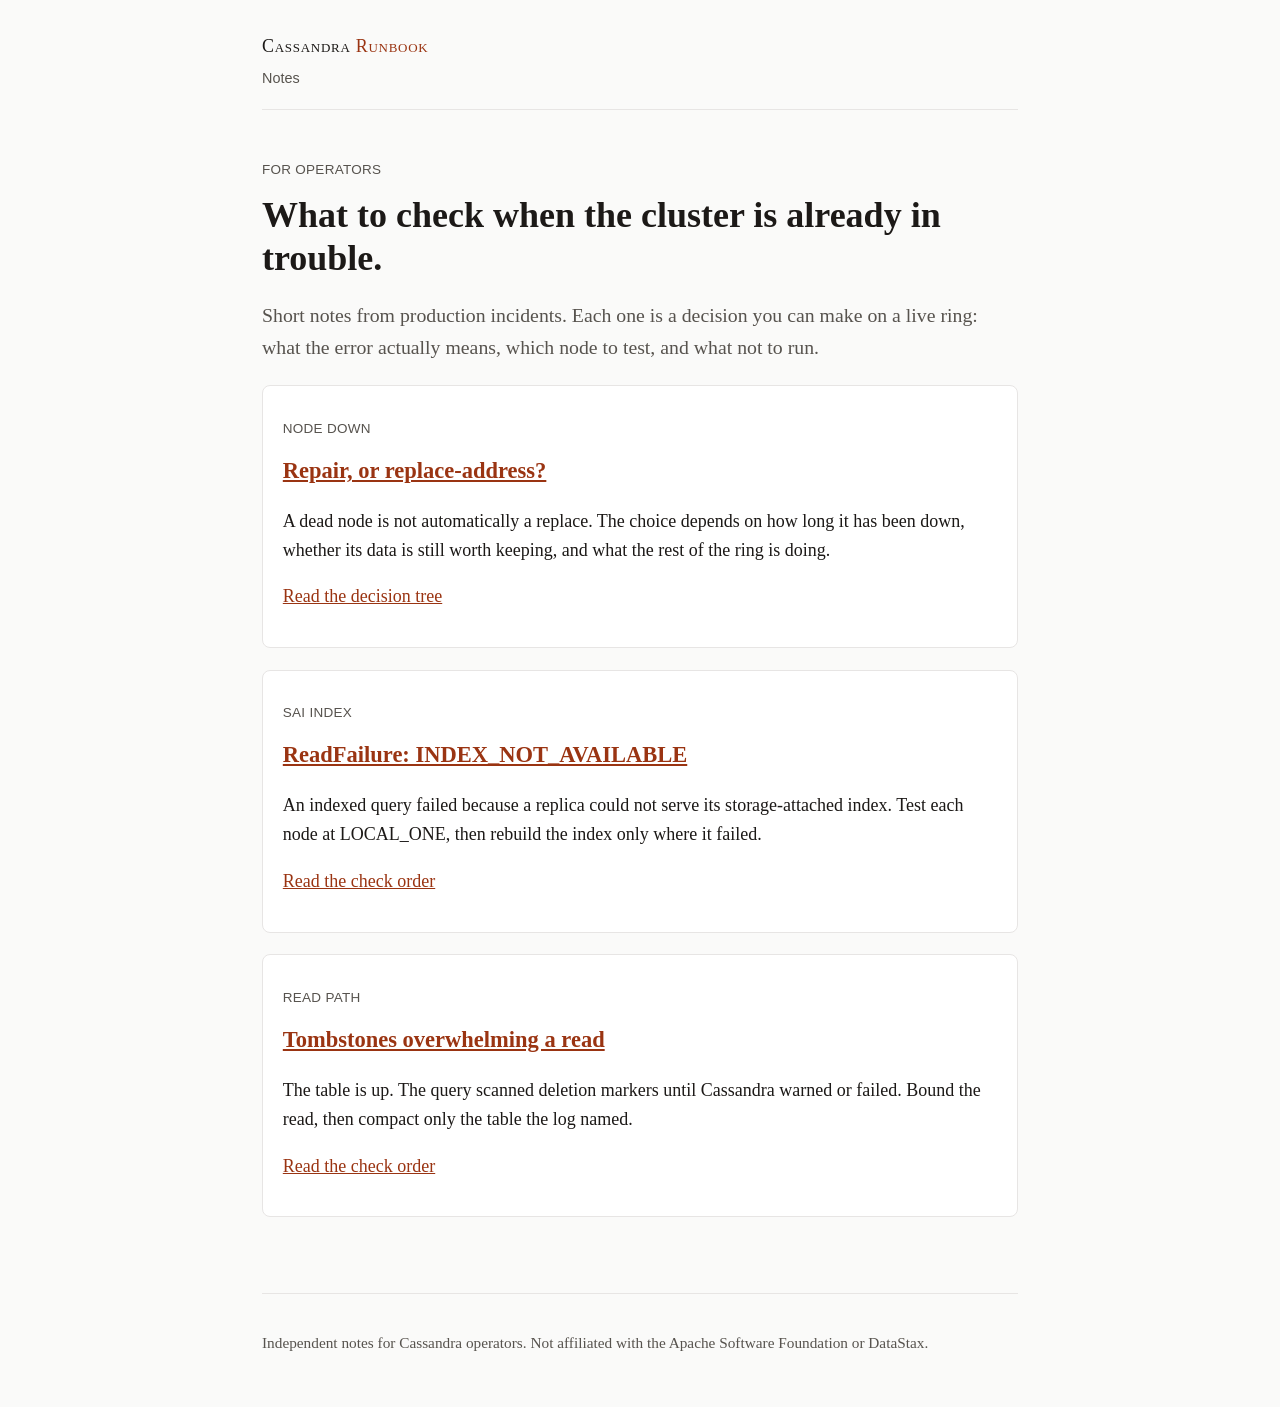
==== index.html @ ca9ac00a "Update index.html" ====
<!DOCTYPE html>
<html lang="en">
<head>
  <meta charset="utf-8">
  <meta name="viewport" content="width=device-width, initial-scale=1">
  <title>Cassandra Runbook</title>
  <meta name="description" content="Short operator notes for Apache Cassandra and DataStax Enterprise: what to check, and what not to do, when a cluster is already in trouble.">
  <link rel="stylesheet" href="style.css">
</head>
<body>
  <header>
    <a class="brand" href="index.html">Cassandra <span>Runbook</span></a>
    <nav>
      <a href="index.html">Notes</a>
    </nav>
  </header>
  <main>
    <p class="meta">FOR OPERATORS</p>
    <h1>What to check when the cluster is already in trouble.</h1>
    <p class="lede">Short notes from production incidents. Each one is a decision you can make on a live ring: what the error actually means, which node to test, and what not to run.</p>

    <article class="card">
      <p class="meta">NODE DOWN</p>
      <h2><a href="notes/repair-or-replace-address.html">Repair, or replace-address?</a></h2>
      <p>A dead node is not automatically a replace. The choice depends on how long it has been down, whether its data is still worth keeping, and what the rest of the ring is doing.</p>
      <p><a href="notes/repair-or-replace-address.html">Read the decision tree</a></p>
    </article>

    <article class="card">
      <p class="meta">SAI INDEX</p>
      <h2><a href="notes/index-not-available.html">ReadFailure: INDEX_NOT_AVAILABLE</a></h2>
      <p>An indexed query failed because a replica could not serve its storage-attached index. Test each node at LOCAL_ONE, then rebuild the index only where it failed.</p>
      <p><a href="notes/index-not-available.html">Read the check order</a></p>
    </article>
    <article class="card">
      <p class="meta">READ PATH</p>
      <h2><a href="notes/tombstones.html">Tombstones overwhelming a read</a></h2>
      <p>The table is up. The query scanned deletion markers until Cassandra warned or failed. Bound the read, then compact only the table the log named.</p>
      <p><a href="notes/tombstones.html">Read the check order</a></p>
    </article>
  </main>
  <footer>
    <p>Independent notes for Cassandra operators. Not affiliated with the Apache Software Foundation or DataStax.</p>
  </footer>
</body>
</html>
---- style.css ----
:root {
  --ink: #1c1917;
  --muted: #57534e;
  --line: #e7e5e4;
  --paper: #fafaf9;
  --card: #ffffff;
  --accent: #9a3412;
  --accent-soft: #ffedd5;
  --max: 42rem;
}
* { box-sizing: border-box; }
html { font-size: 18px; }
body {
  margin: 0;
  color: var(--ink);
  background: var(--paper);
  font-family: Georgia, "Iowan Old Style", "Palatino Linotype", serif;
  line-height: 1.6;
}
a { color: var(--accent); }
header, main, footer { width: min(var(--max), calc(100% - 2rem)); margin: 0 auto; }
header { padding: 1.75rem 0 1rem; border-bottom: 1px solid var(--line); }
.brand { font-variant: small-caps; letter-spacing: 0.04em; text-decoration: none; color: var(--ink); font-size: 1rem; }
.brand span { color: var(--accent); }
nav { margin-top: 0.4rem; font-family: "Segoe UI", sans-serif; font-size: 0.8rem; }
nav a { color: var(--muted); text-decoration: none; margin-right: 1rem; }
nav a:hover { color: var(--ink); }
main { padding: 2rem 0 3rem; }
h1 { font-size: 2rem; line-height: 1.2; margin: 0 0 0.6rem; }
h2 { font-size: 1.25rem; margin: 1.8rem 0 0.4rem; }
.lede { font-size: 1.1rem; color: var(--muted); }
.card {
  background: var(--card);
  border: 1px solid var(--line);
  border-radius: 8px;
  padding: 1rem 1.1rem;
  margin: 1.2rem 0;
}
.card h2 { margin-top: 0; }
.meta { font-family: "Segoe UI", sans-serif; font-size: 0.75rem; color: var(--muted); letter-spacing: 0.02em; }
ul { padding-left: 1.2rem; }
code, .pill {
  font-family: Consolas, "SFMono-Regular", ui-monospace, monospace;
  font-size: 0.85em;
}
.pill {
  display: inline-block;
  background: var(--accent-soft);
  color: var(--accent);
  border-radius: 999px;
  padding: 0.1rem 0.55rem;
  margin-right: 0.3rem;
}
footer { border-top: 1px solid var(--line); padding: 1.2rem 0 2rem; color: var(--muted); font-size: 0.85rem; }
form { display: flex; gap: 0.5rem; flex-wrap: wrap; margin-top: 0.6rem; }
input[type="email"] {
  font: inherit;
  font-size: 0.9rem;
  padding: 0.45rem 0.6rem;
  border: 1px solid var(--line);
  border-radius: 6px;
  min-width: 16rem;
  background: white;
}
button, .button {
  font-family: "Segoe UI", sans-serif;
  background: var(--ink);
  color: white;
  border: 0;
  border-radius: 6px;
  padding: 0.5rem 0.8rem;
  text-decoration: none;
  font-size: 0.85rem;
}
.note { font-size: 0.85rem; color: var(--muted); }
table { width: 100%; border-collapse: collapse; font-size: 0.95rem; margin: 1rem 0; }
th, td { text-align: left; vertical-align: top; border-bottom: 1px solid var(--line); padding: 0.45rem 0.4rem; }
th { font-family: "Segoe UI", sans-serif; font-size: 0.75rem; letter-spacing: 0.03em; color: var(--muted); }
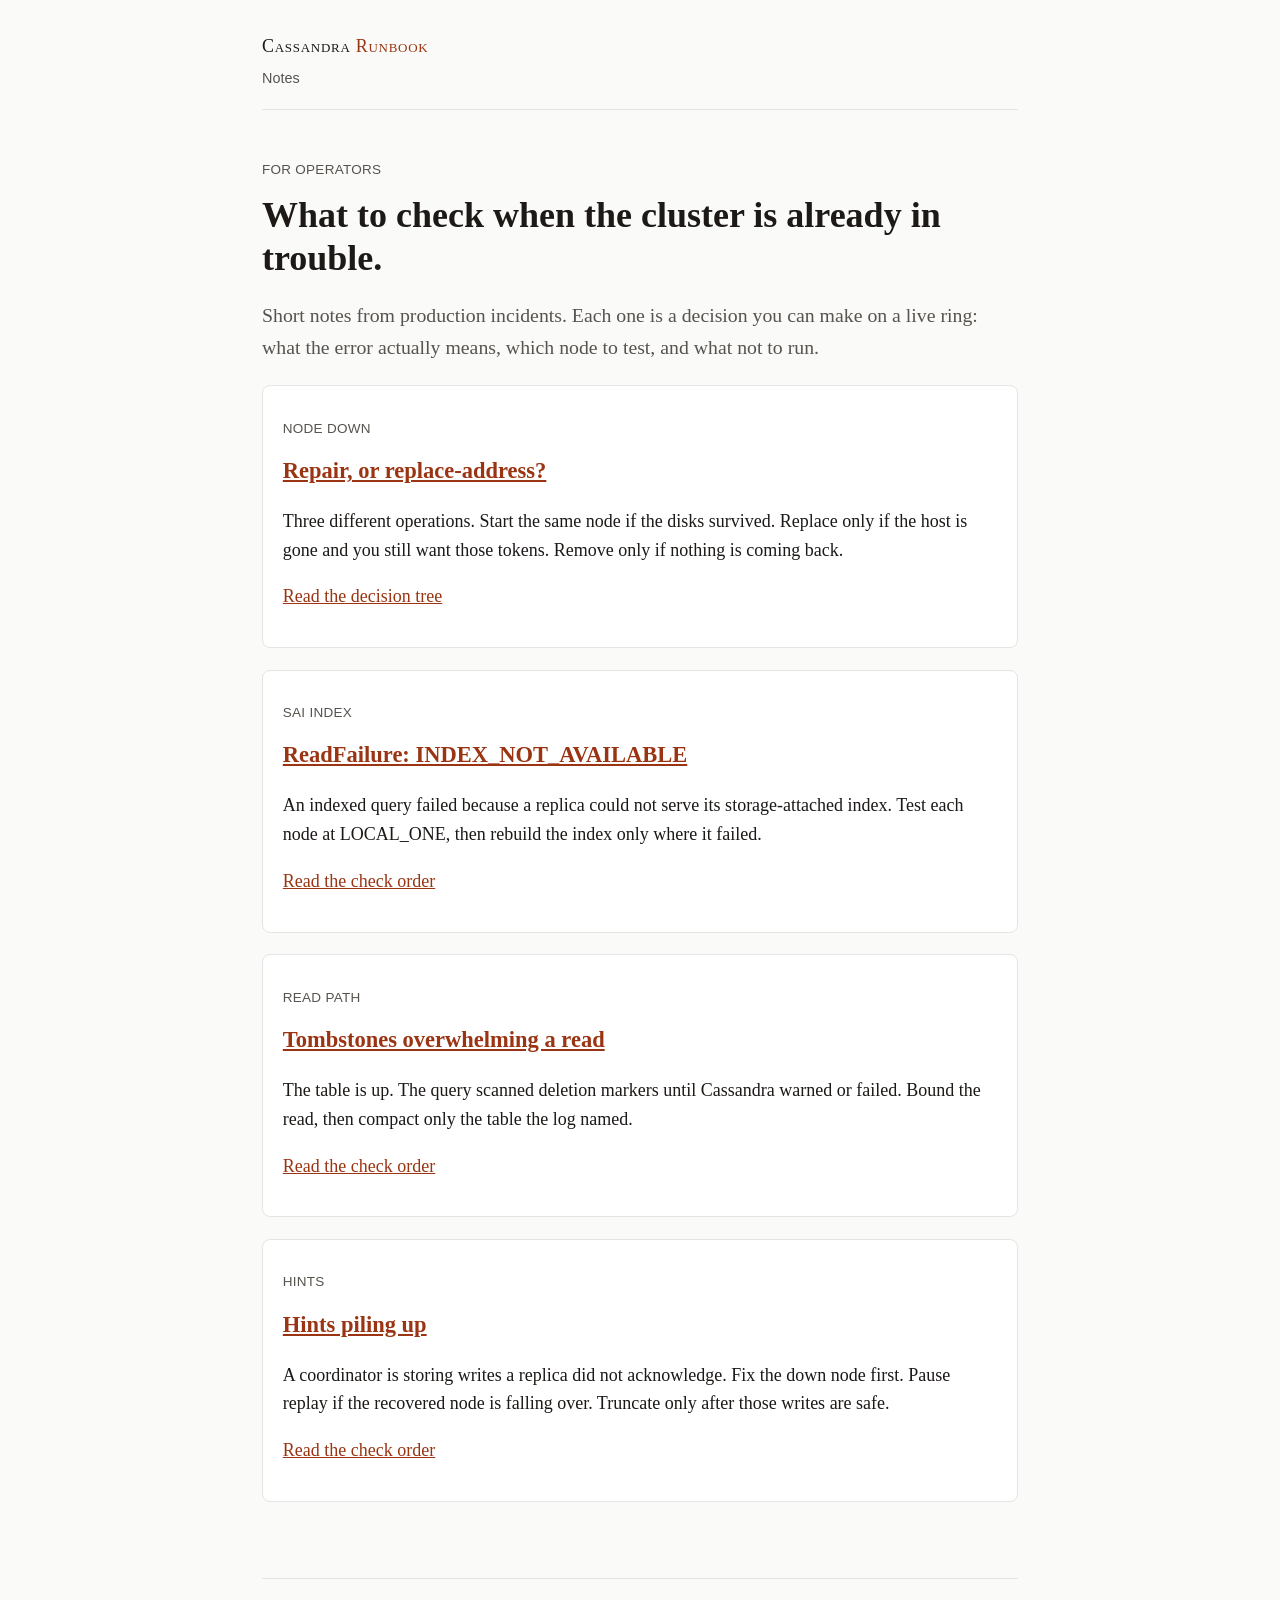
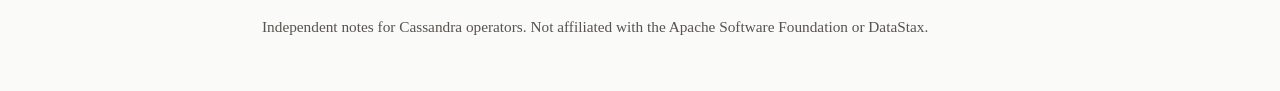
==== commit f56cb10b: "Update index.html" ====
--- a/index.html
+++ b/index.html
@@ -22,7 +22,7 @@
     <article class="card">
       <p class="meta">NODE DOWN</p>
       <h2><a href="notes/repair-or-replace-address.html">Repair, or replace-address?</a></h2>
-      <p>A dead node is not automatically a replace. The choice depends on how long it has been down, whether its data is still worth keeping, and what the rest of the ring is doing.</p>
+      <p>Three different operations. Start the same node if the disks survived. Replace only if the host is gone and you still want those tokens. Remove only if nothing is coming back.</p>
       <p><a href="notes/repair-or-replace-address.html">Read the decision tree</a></p>
     </article>
 
@@ -38,6 +38,13 @@
       <p>The table is up. The query scanned deletion markers until Cassandra warned or failed. Bound the read, then compact only the table the log named.</p>
       <p><a href="notes/tombstones.html">Read the check order</a></p>
     </article>
+
+    <article class="card">
+      <p class="meta">HINTS</p>
+      <h2><a href="notes/hints.html">Hints piling up</a></h2>
+      <p>A coordinator is storing writes a replica did not acknowledge. Fix the down node first. Pause replay if the recovered node is falling over. Truncate only after those writes are safe.</p>
+      <p><a href="notes/hints.html">Read the check order</a></p>
+    </article>
   </main>
   <footer>
     <p>Independent notes for Cassandra operators. Not affiliated with the Apache Software Foundation or DataStax.</p>
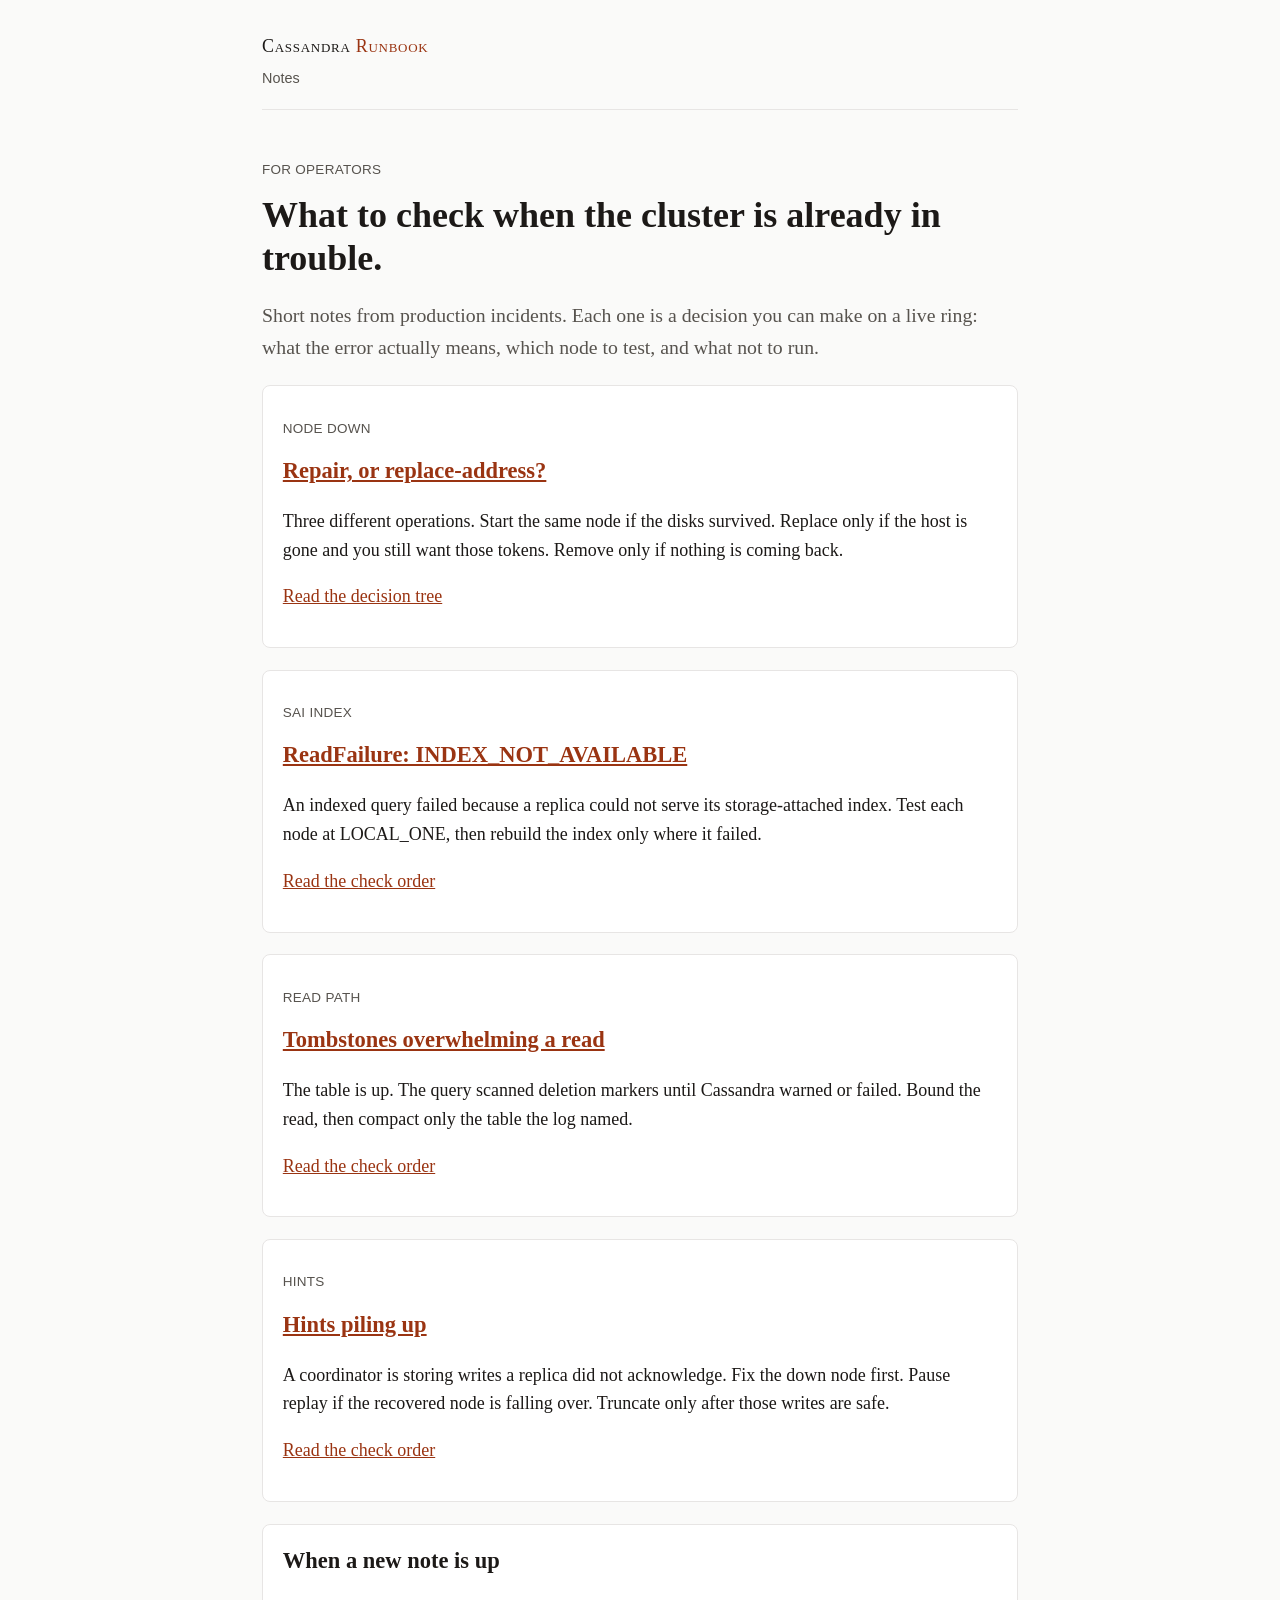
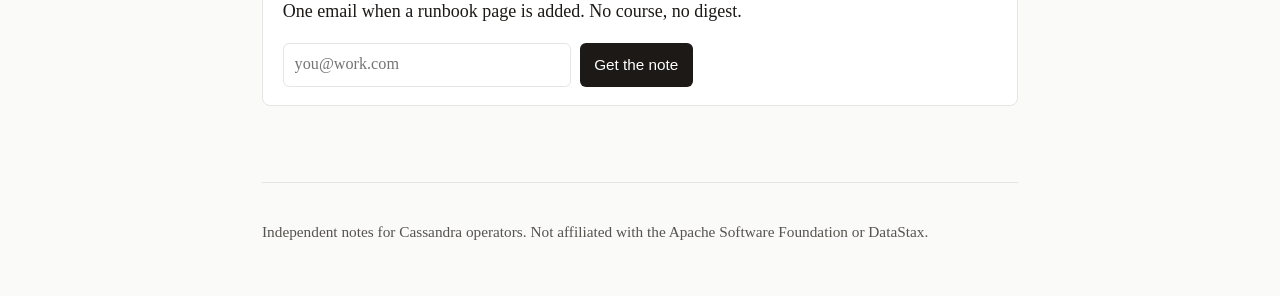
==== commit a1d884df: "Update index.html" ====
--- a/index.html
+++ b/index.html
@@ -45,6 +45,16 @@
       <p>A coordinator is storing writes a replica did not acknowledge. Fix the down node first. Pause replay if the recovered node is falling over. Truncate only after those writes are safe.</p>
       <p><a href="notes/hints.html">Read the check order</a></p>
     </article>
+
+    <section class="card">
+      <h2>When a new note is up</h2>
+      <p>One email when a runbook page is added. No course, no digest.</p>
+      <form action="https://buttondown.com/api/emails/embed-subscribe/cassandrarunbook" method="post">
+        <input type="email" name="email" placeholder="you@work.com" aria-label="Email" required>
+        <input type="hidden" name="embed" value="1">
+        <button type="submit">Get the note</button>
+      </form>
+    </section>
   </main>
   <footer>
     <p>Independent notes for Cassandra operators. Not affiliated with the Apache Software Foundation or DataStax.</p>
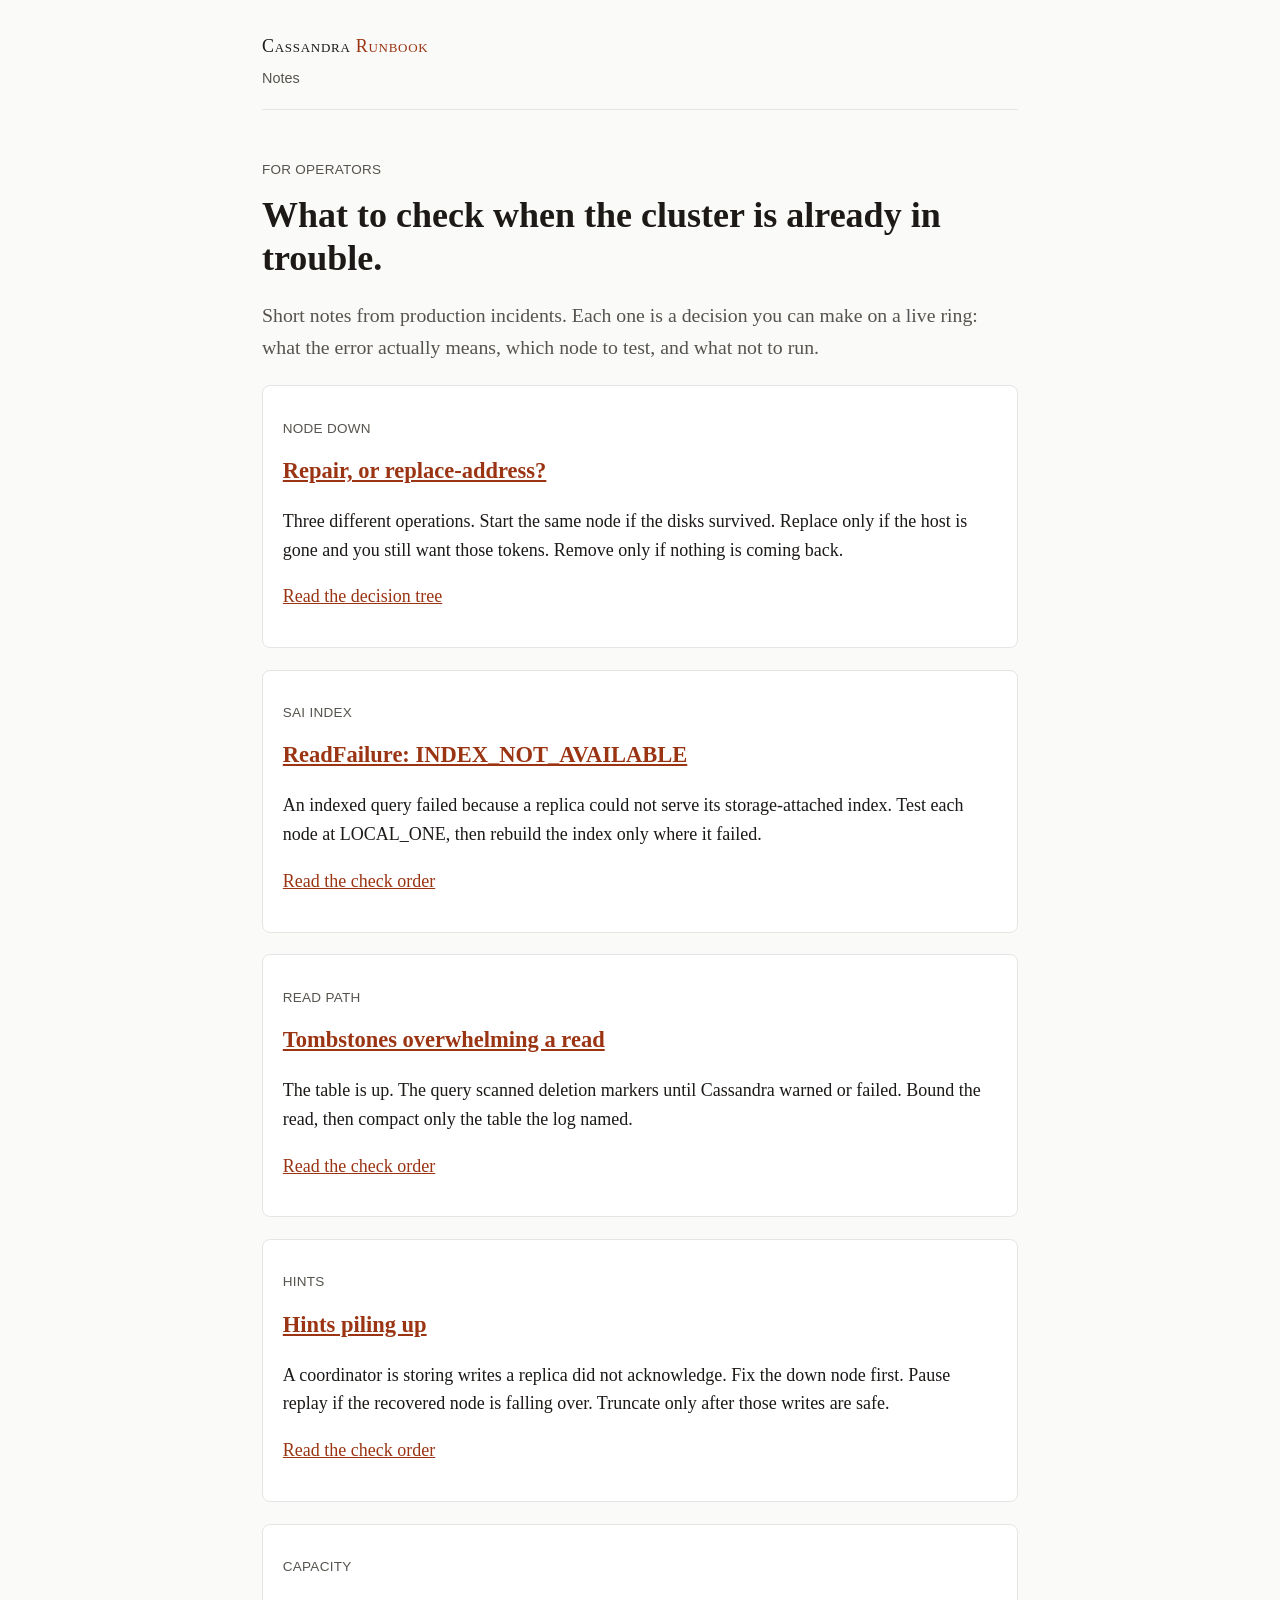
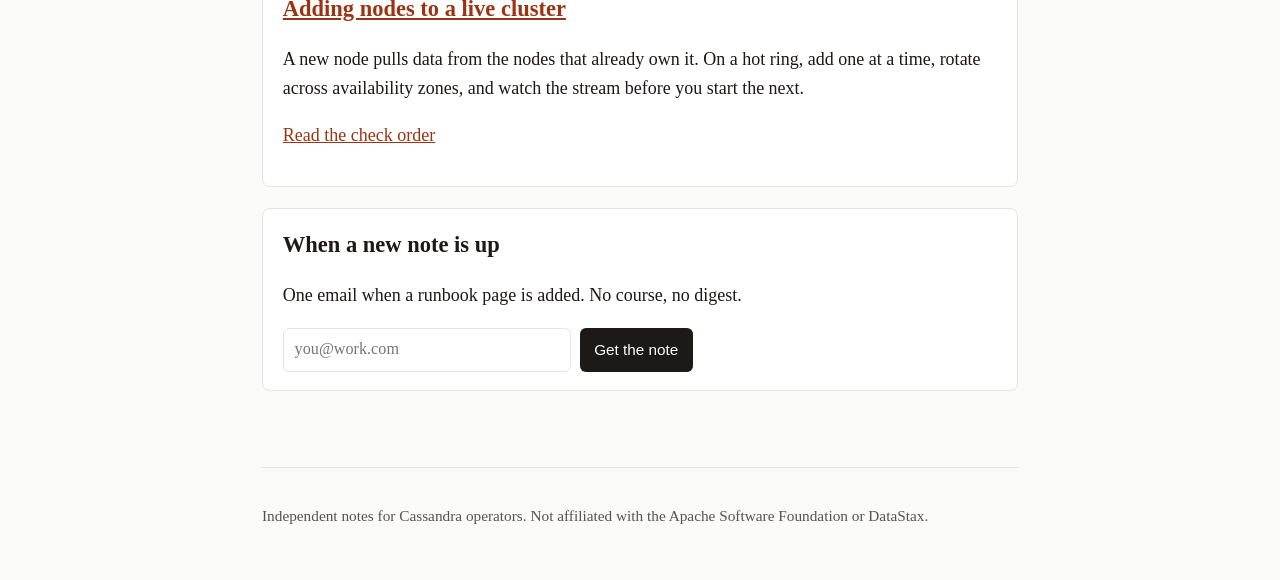
==== commit 0dae53fa: "Update index.html" ====
--- a/index.html
+++ b/index.html
@@ -46,6 +46,13 @@
       <p><a href="notes/hints.html">Read the check order</a></p>
     </article>
 
+    <article class="card">
+      <p class="meta">CAPACITY</p>
+      <h2><a href="notes/add-nodes.html">Adding nodes to a live cluster</a></h2>
+      <p>A new node pulls data from the nodes that already own it. On a hot ring, add one at a time, rotate across availability zones, and watch the stream before you start the next.</p>
+      <p><a href="notes/add-nodes.html">Read the check order</a></p>
+    </article>
+
     <section class="card">
       <h2>When a new note is up</h2>
       <p>One email when a runbook page is added. No course, no digest.</p>
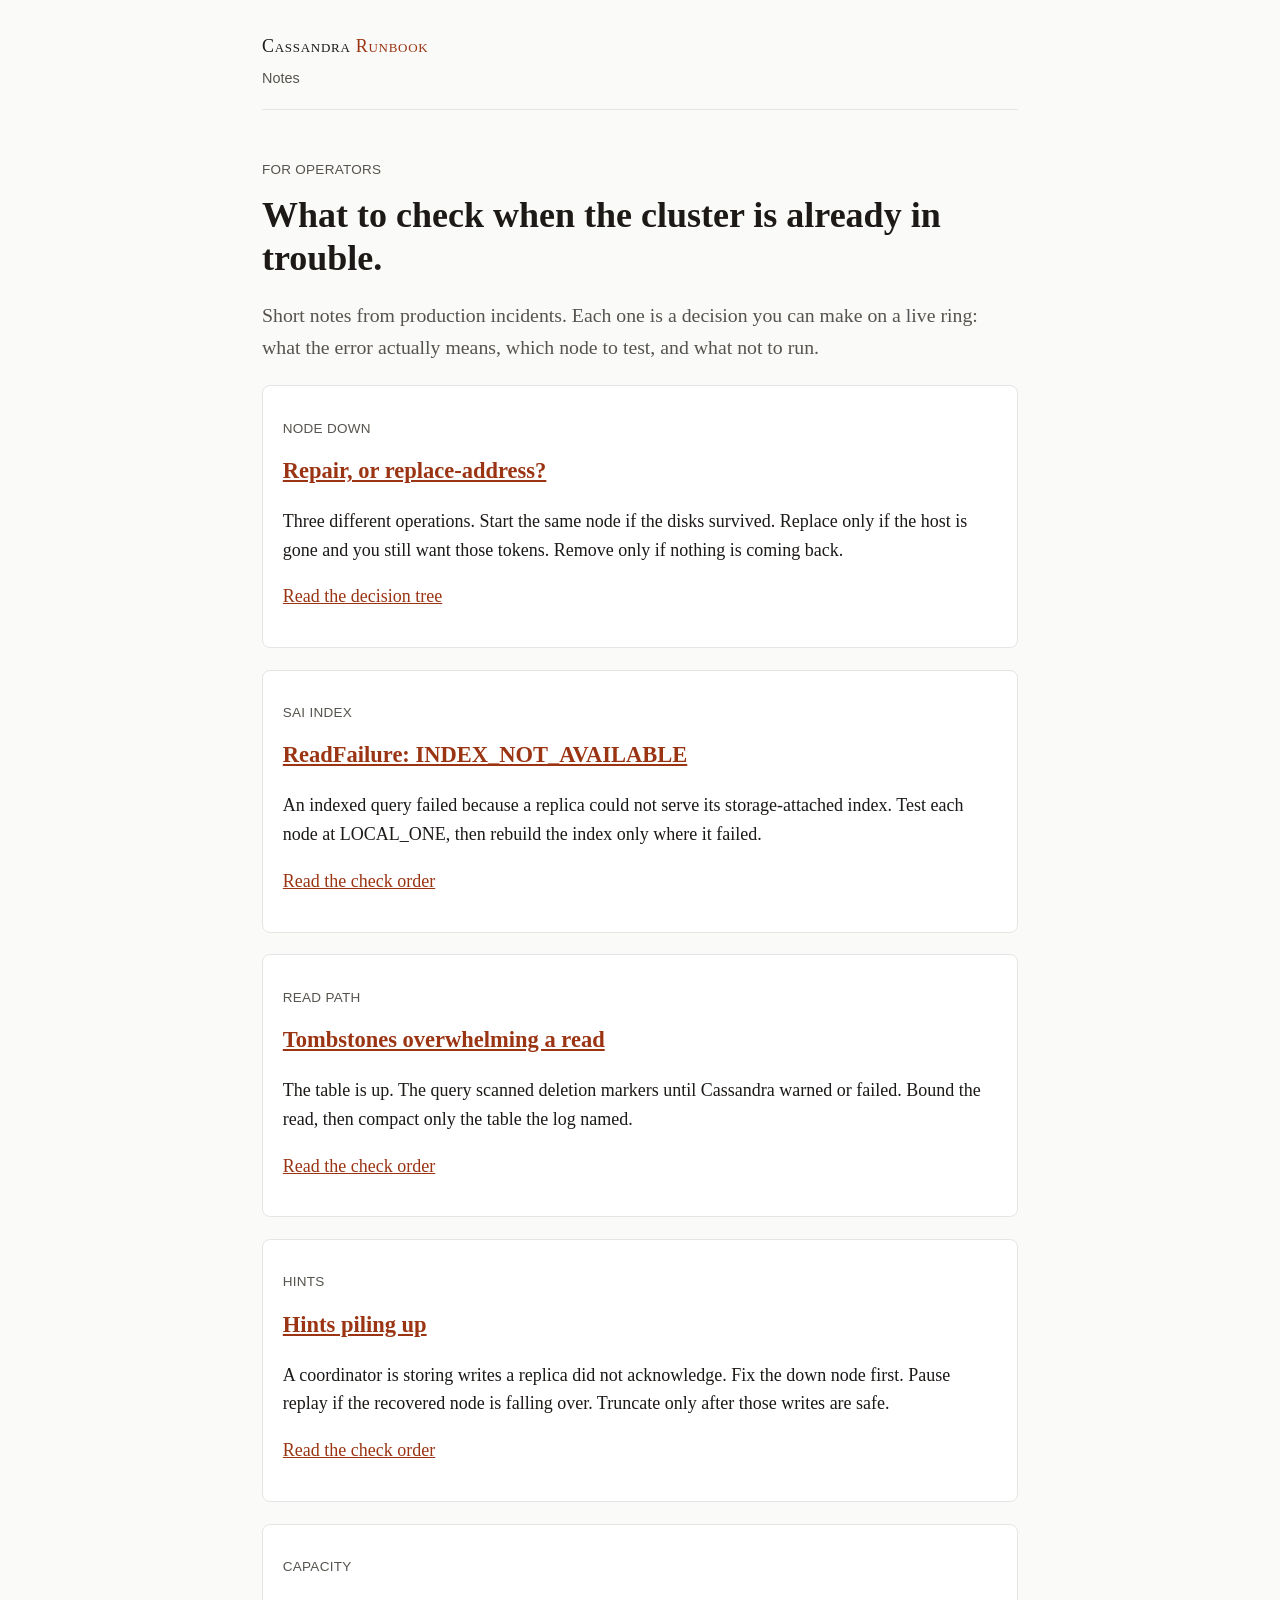
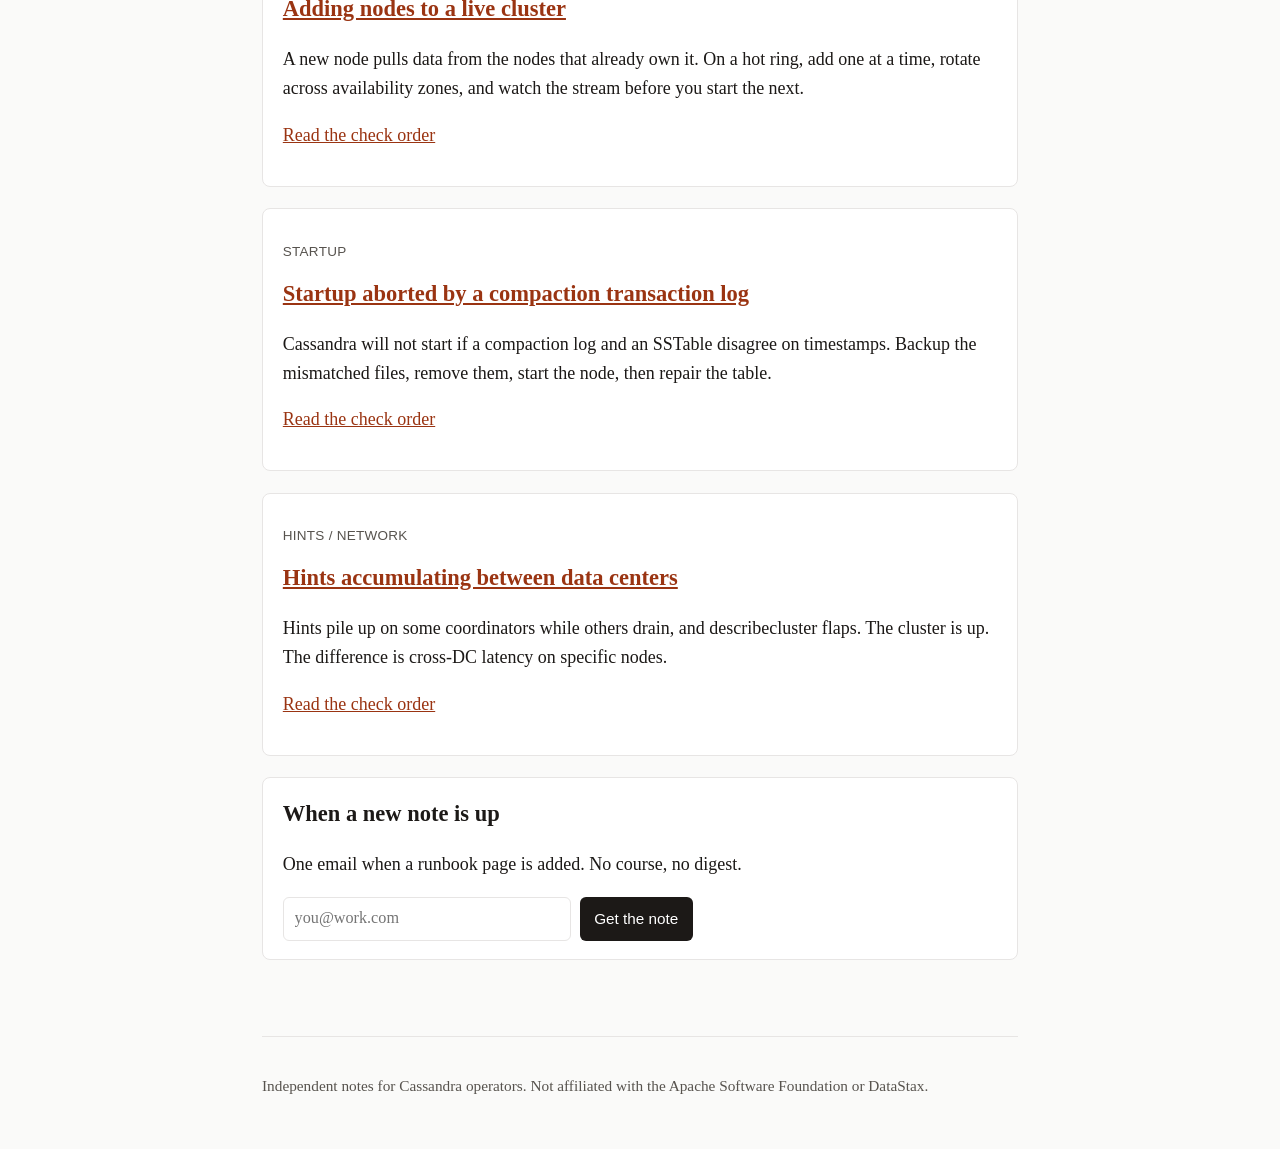
==== commit c116572c: "Update index.html" ====
--- a/index.html
+++ b/index.html
@@ -53,6 +53,20 @@
       <p><a href="notes/add-nodes.html">Read the check order</a></p>
     </article>
 
+    <article class="card">
+      <p class="meta">STARTUP</p>
+      <h2><a href="notes/compaction-txn-log.html">Startup aborted by a compaction transaction log</a></h2>
+      <p>Cassandra will not start if a compaction log and an SSTable disagree on timestamps. Backup the mismatched files, remove them, start the node, then repair the table.</p>
+      <p><a href="notes/compaction-txn-log.html">Read the check order</a></p>
+    </article>
+
+    <article class="card">
+      <p class="meta">HINTS / NETWORK</p>
+      <h2><a href="notes/inter-dc-hints.html">Hints accumulating between data centers</a></h2>
+      <p>Hints pile up on some coordinators while others drain, and describecluster flaps. The cluster is up. The difference is cross-DC latency on specific nodes.</p>
+      <p><a href="notes/inter-dc-hints.html">Read the check order</a></p>
+    </article>
+
     <section class="card">
       <h2>When a new note is up</h2>
       <p>One email when a runbook page is added. No course, no digest.</p>
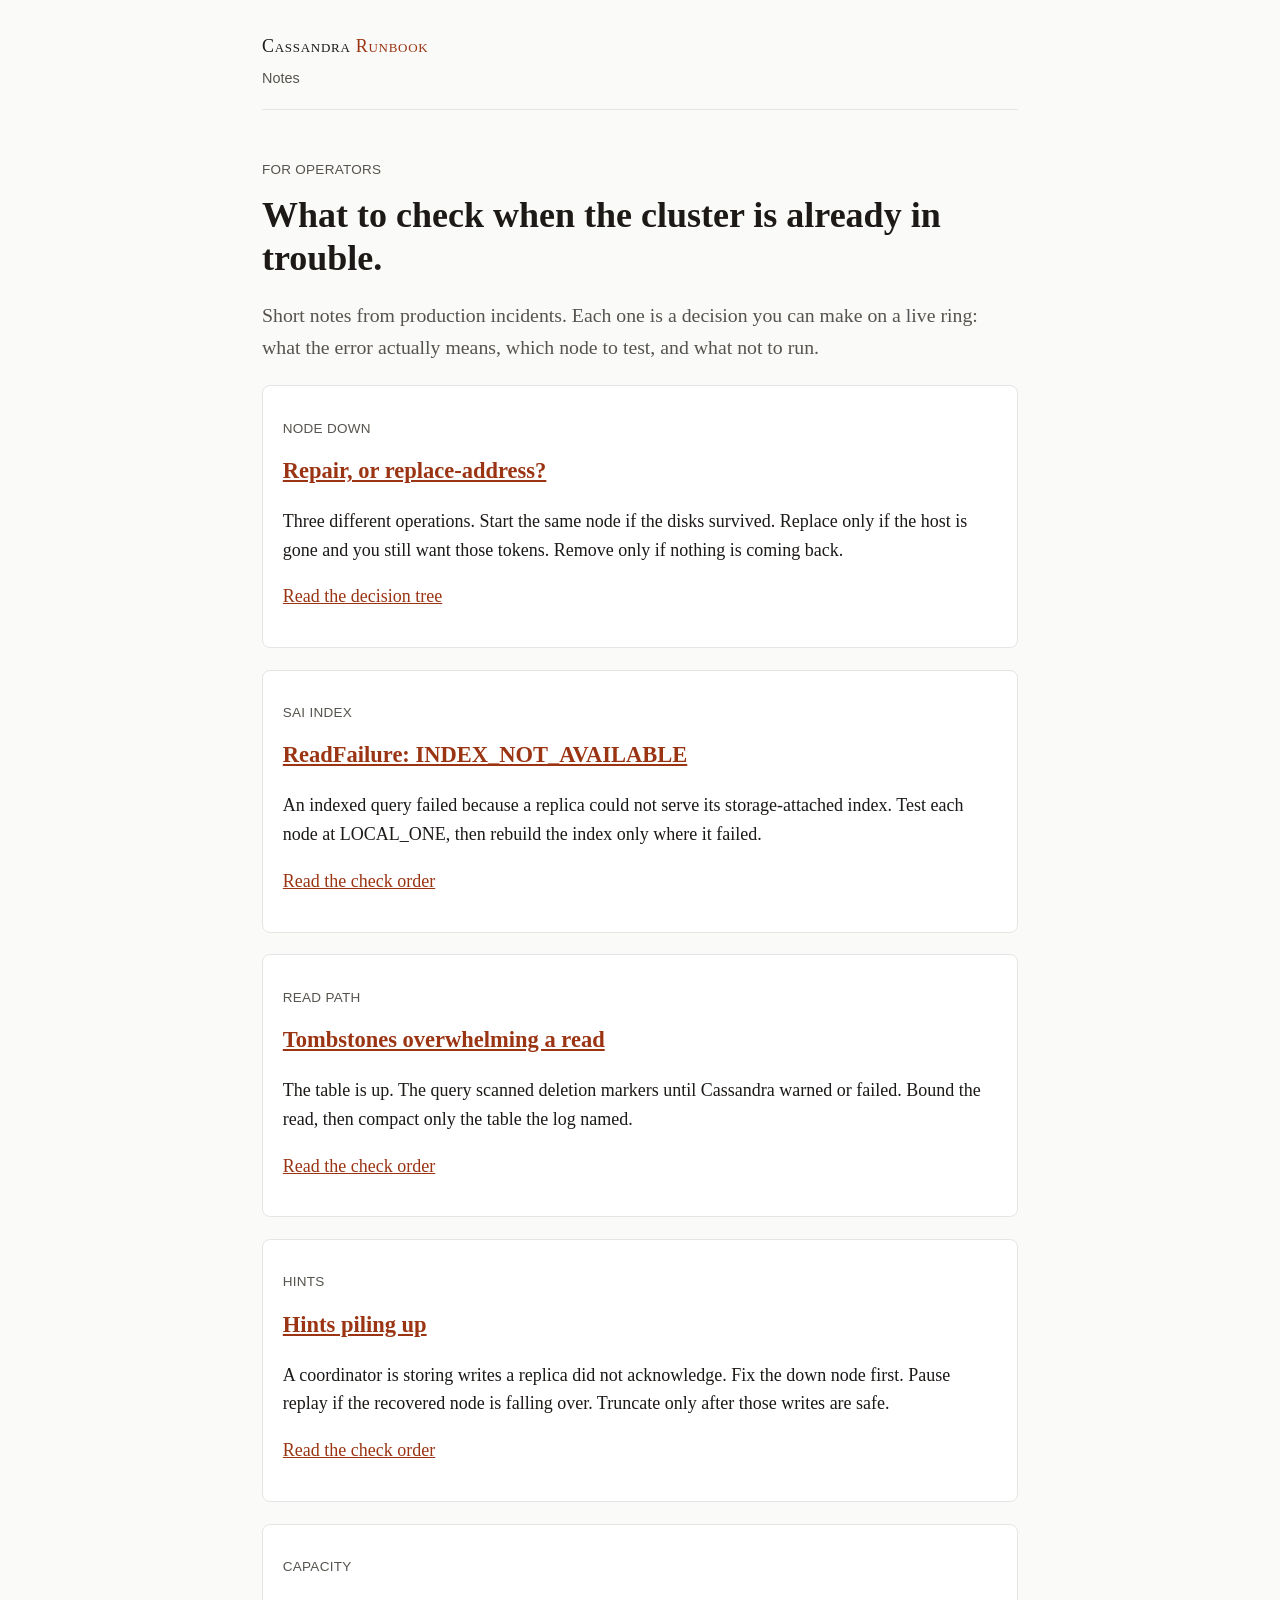
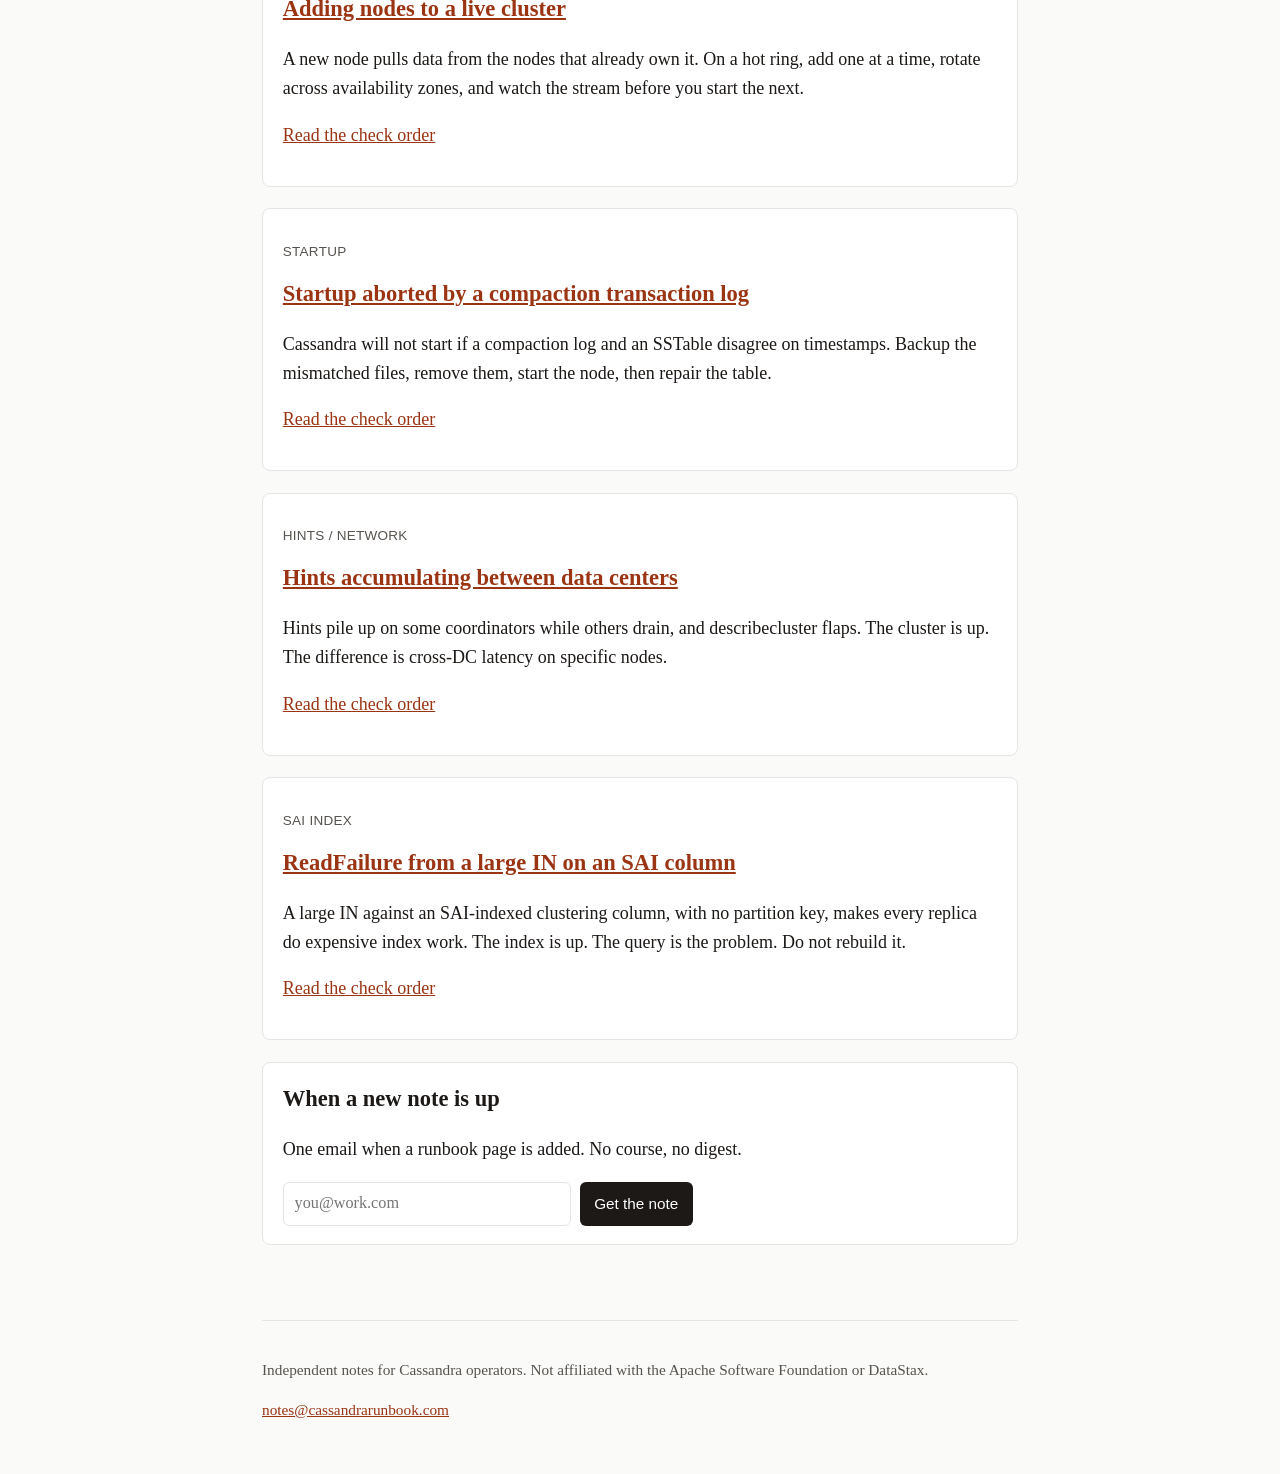
==== commit 581cb528: "Update index.html" ====
--- a/index.html
+++ b/index.html
@@ -67,6 +67,13 @@
       <p><a href="notes/inter-dc-hints.html">Read the check order</a></p>
     </article>
 
+    <article class="card">
+      <p class="meta">SAI INDEX</p>
+      <h2><a href="notes/sai-large-in.html">ReadFailure from a large IN on an SAI column</a></h2>
+      <p>A large IN against an SAI-indexed clustering column, with no partition key, makes every replica do expensive index work. The index is up. The query is the problem. Do not rebuild it.</p>
+      <p><a href="notes/sai-large-in.html">Read the check order</a></p>
+    </article>
+
     <section class="card">
       <h2>When a new note is up</h2>
       <p>One email when a runbook page is added. No course, no digest.</p>
@@ -79,6 +86,7 @@
   </main>
   <footer>
     <p>Independent notes for Cassandra operators. Not affiliated with the Apache Software Foundation or DataStax.</p>
+    <p><a href="mailto:notes@cassandrarunbook.com">notes@cassandrarunbook.com</a></p>
   </footer>
 </body>
 </html>
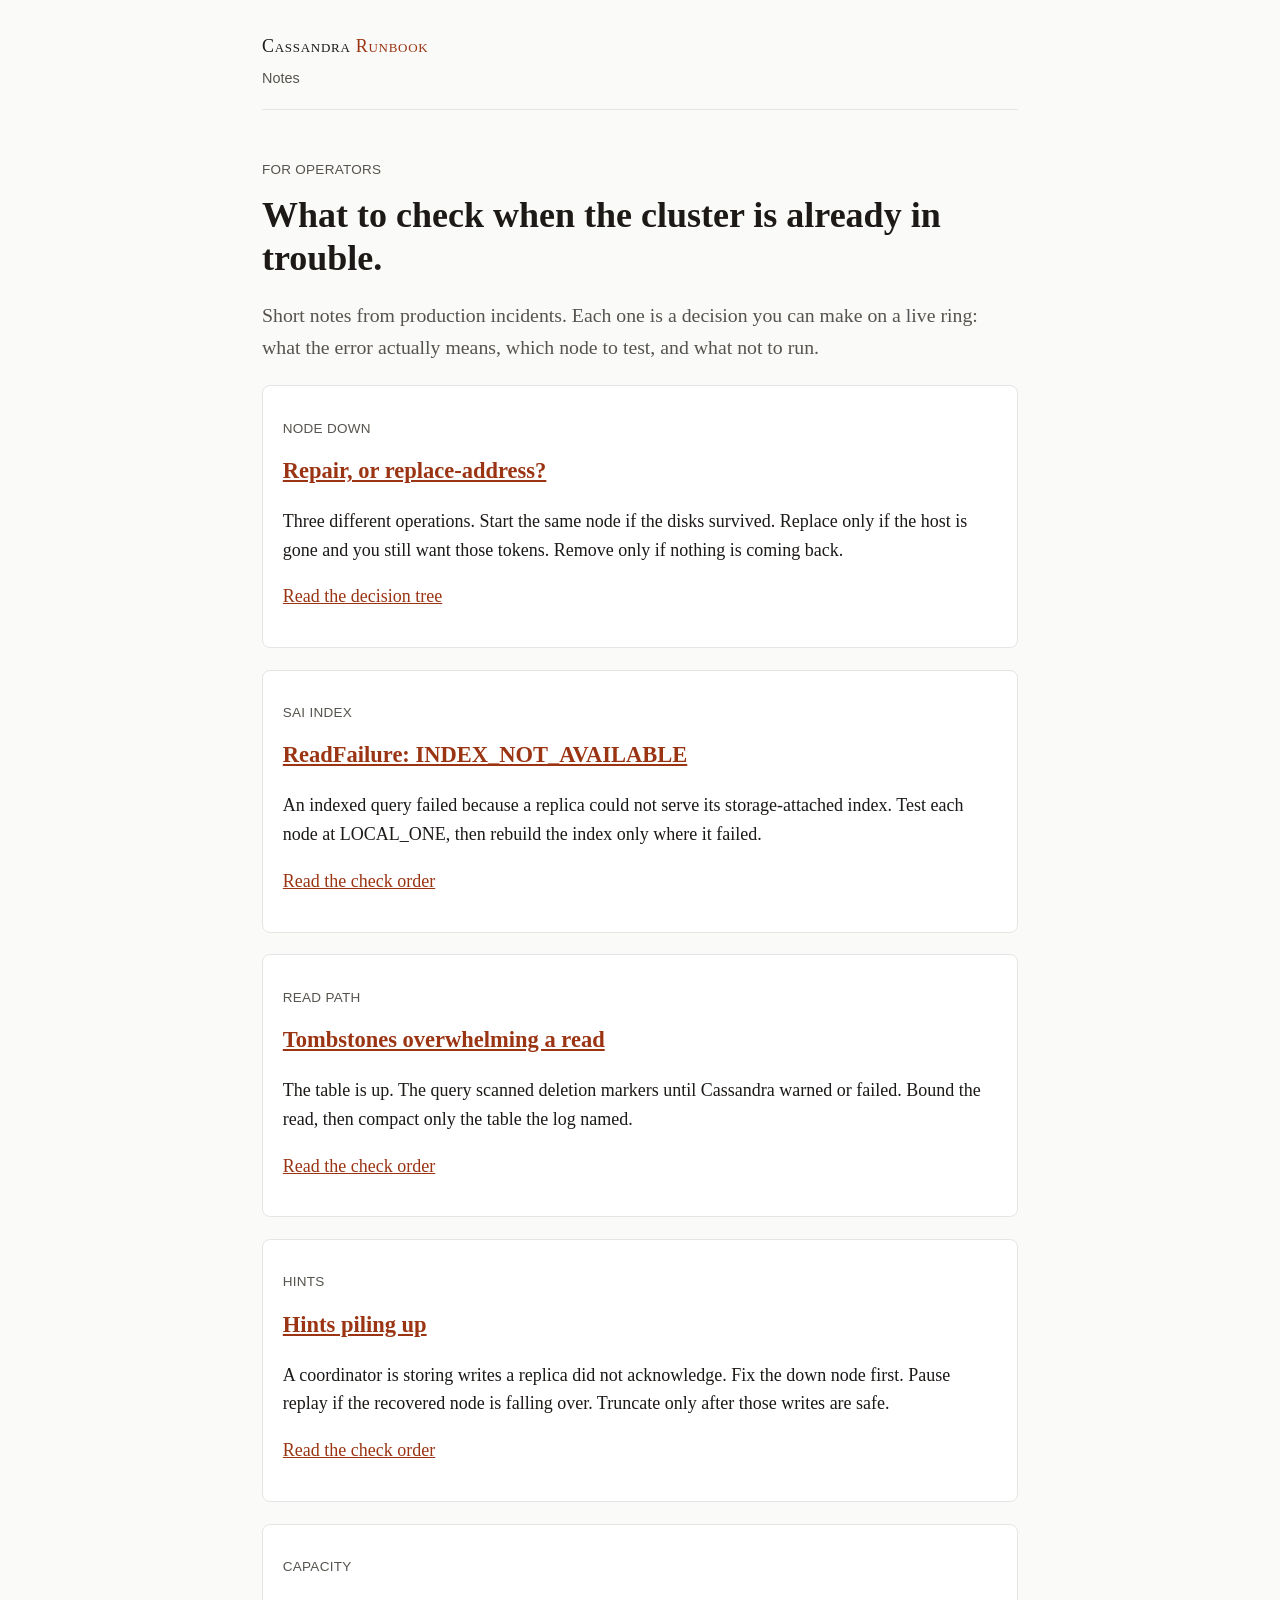
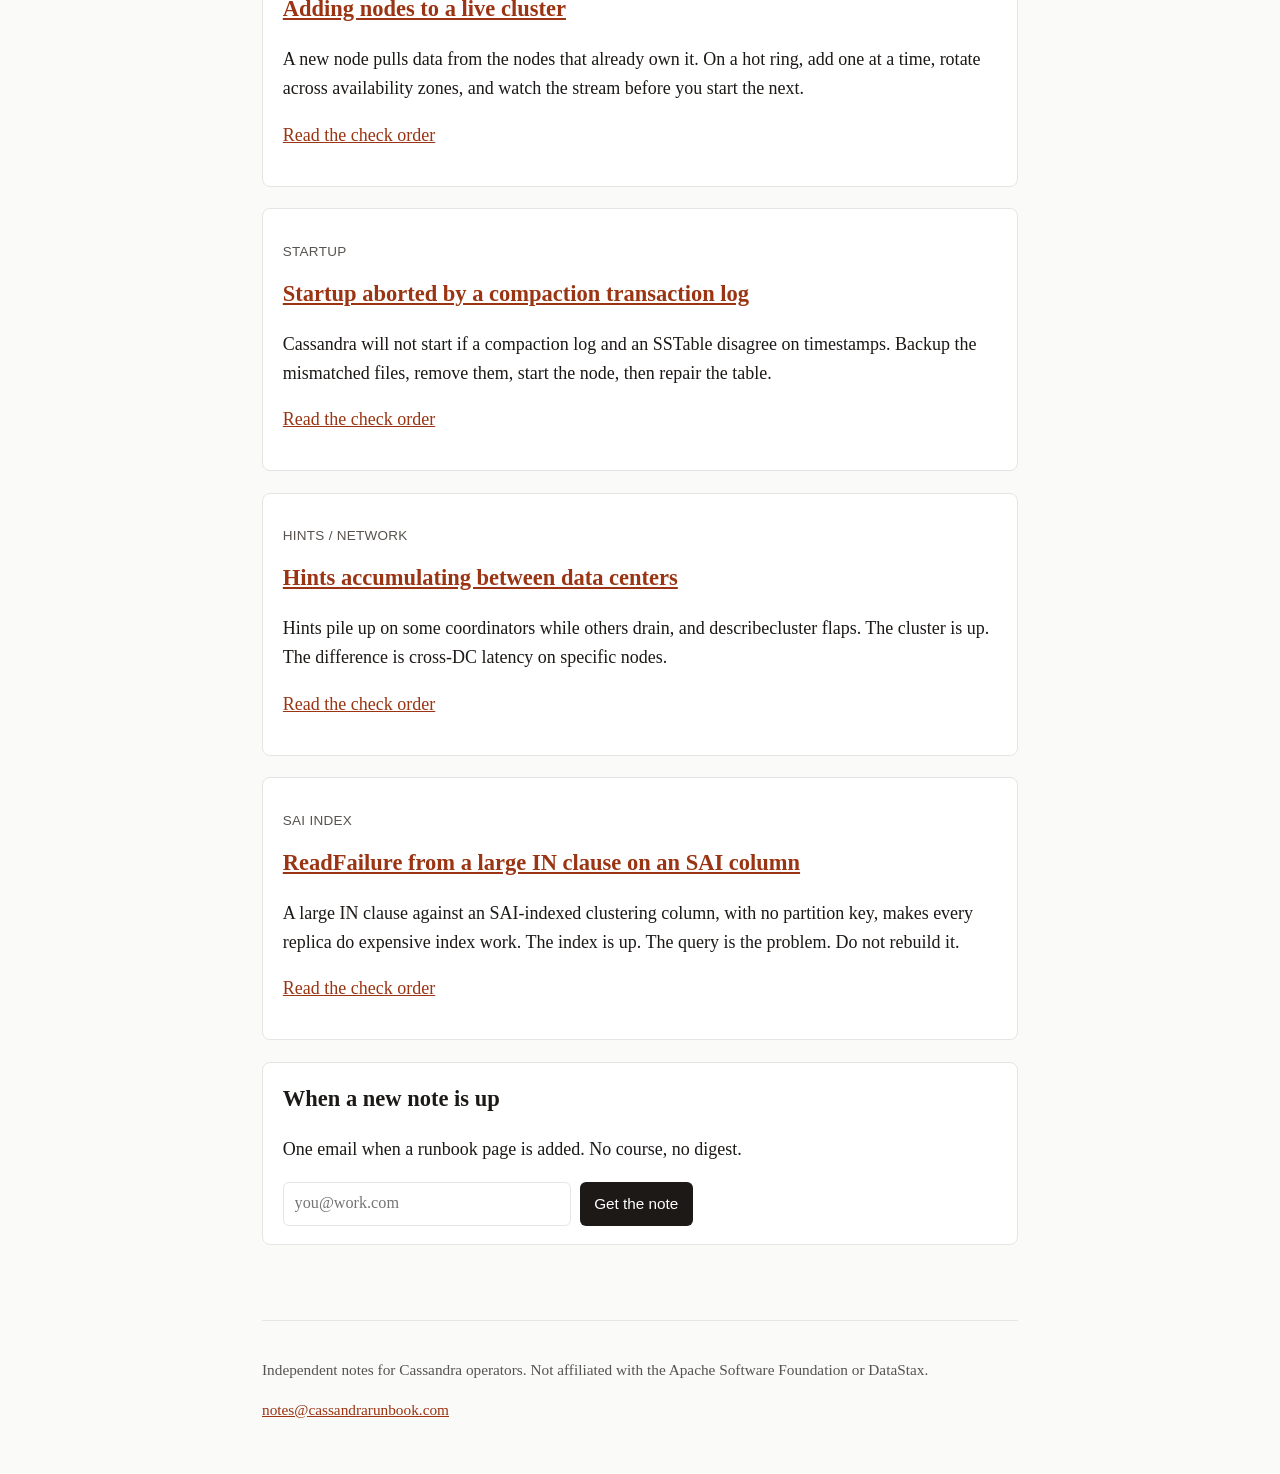
==== commit ae336b1b: "Update index.html" ====
--- a/index.html
+++ b/index.html
@@ -69,8 +69,8 @@
 
     <article class="card">
       <p class="meta">SAI INDEX</p>
-      <h2><a href="notes/sai-large-in.html">ReadFailure from a large IN on an SAI column</a></h2>
-      <p>A large IN against an SAI-indexed clustering column, with no partition key, makes every replica do expensive index work. The index is up. The query is the problem. Do not rebuild it.</p>
+      <h2><a href="notes/sai-large-in.html">ReadFailure from a large IN clause on an SAI column</a></h2>
+      <p>A large IN clause against an SAI-indexed clustering column, with no partition key, makes every replica do expensive index work. The index is up. The query is the problem. Do not rebuild it.</p>
       <p><a href="notes/sai-large-in.html">Read the check order</a></p>
     </article>
 
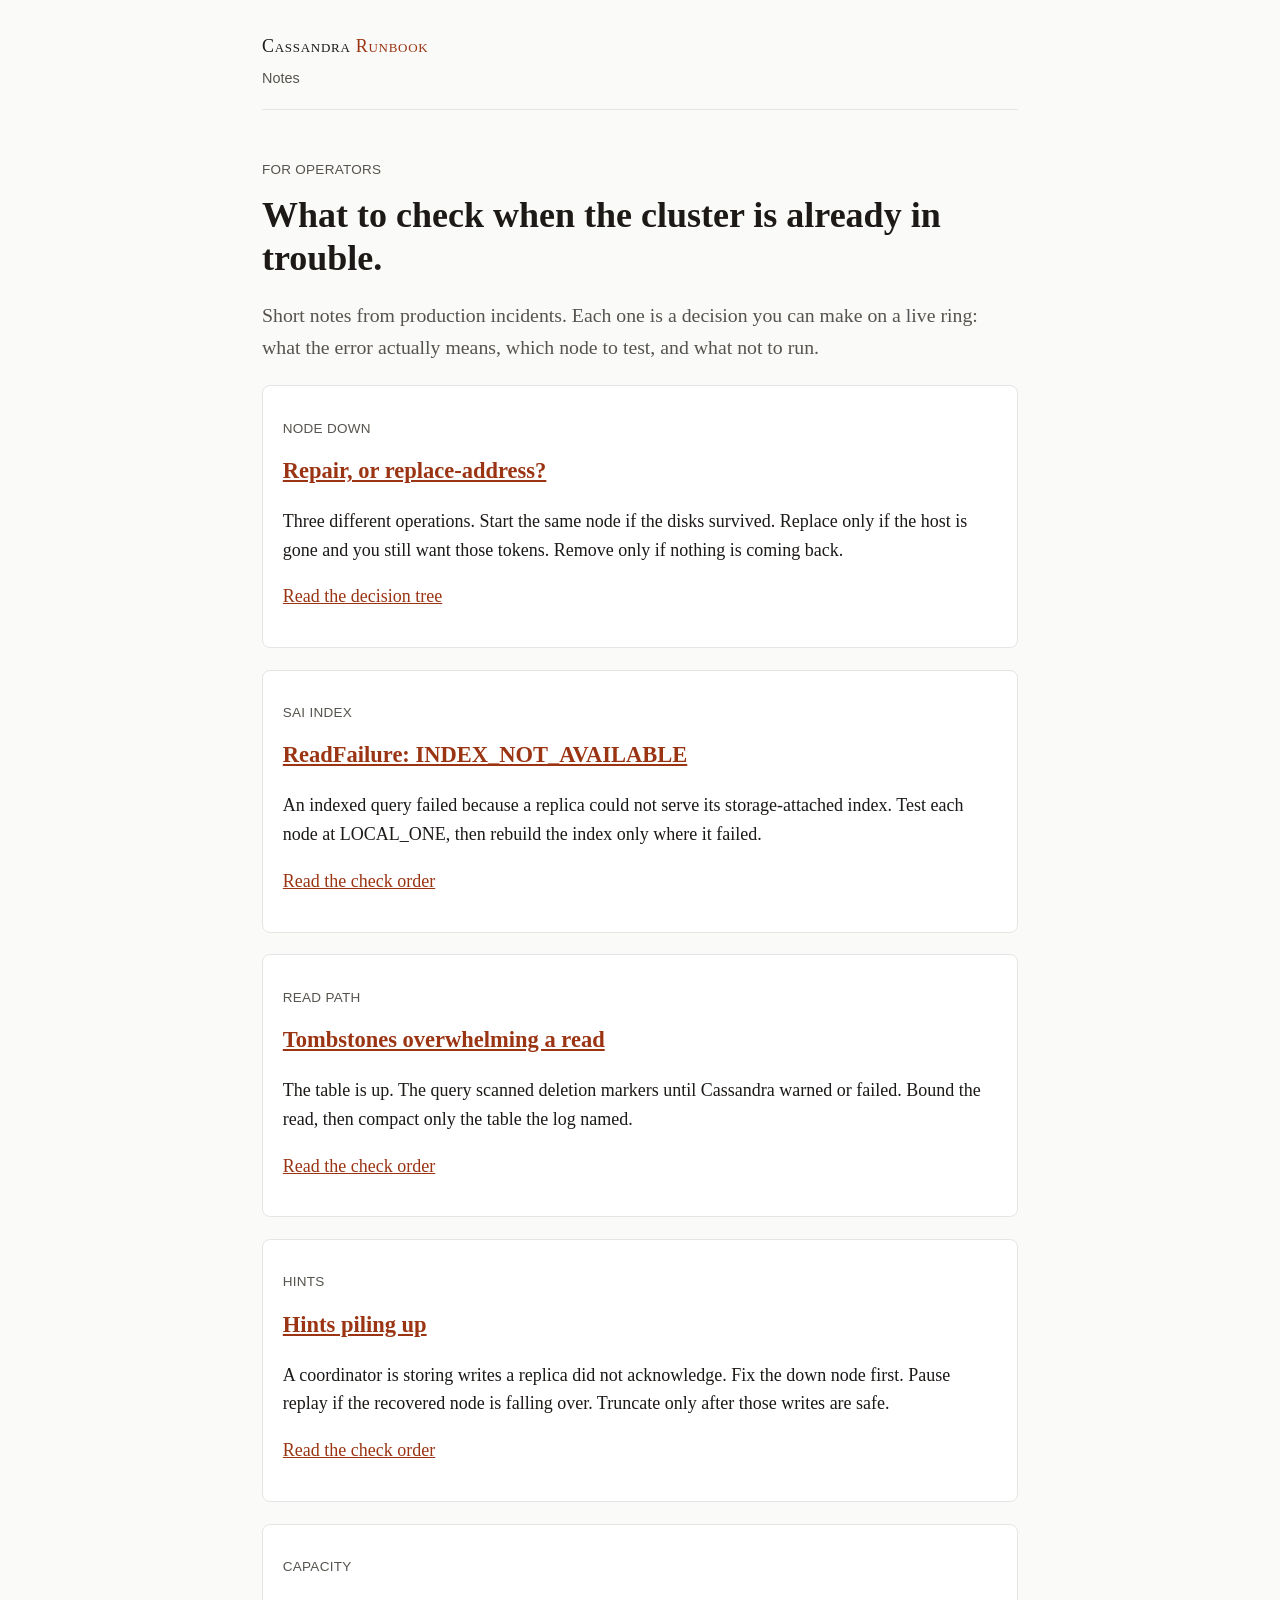
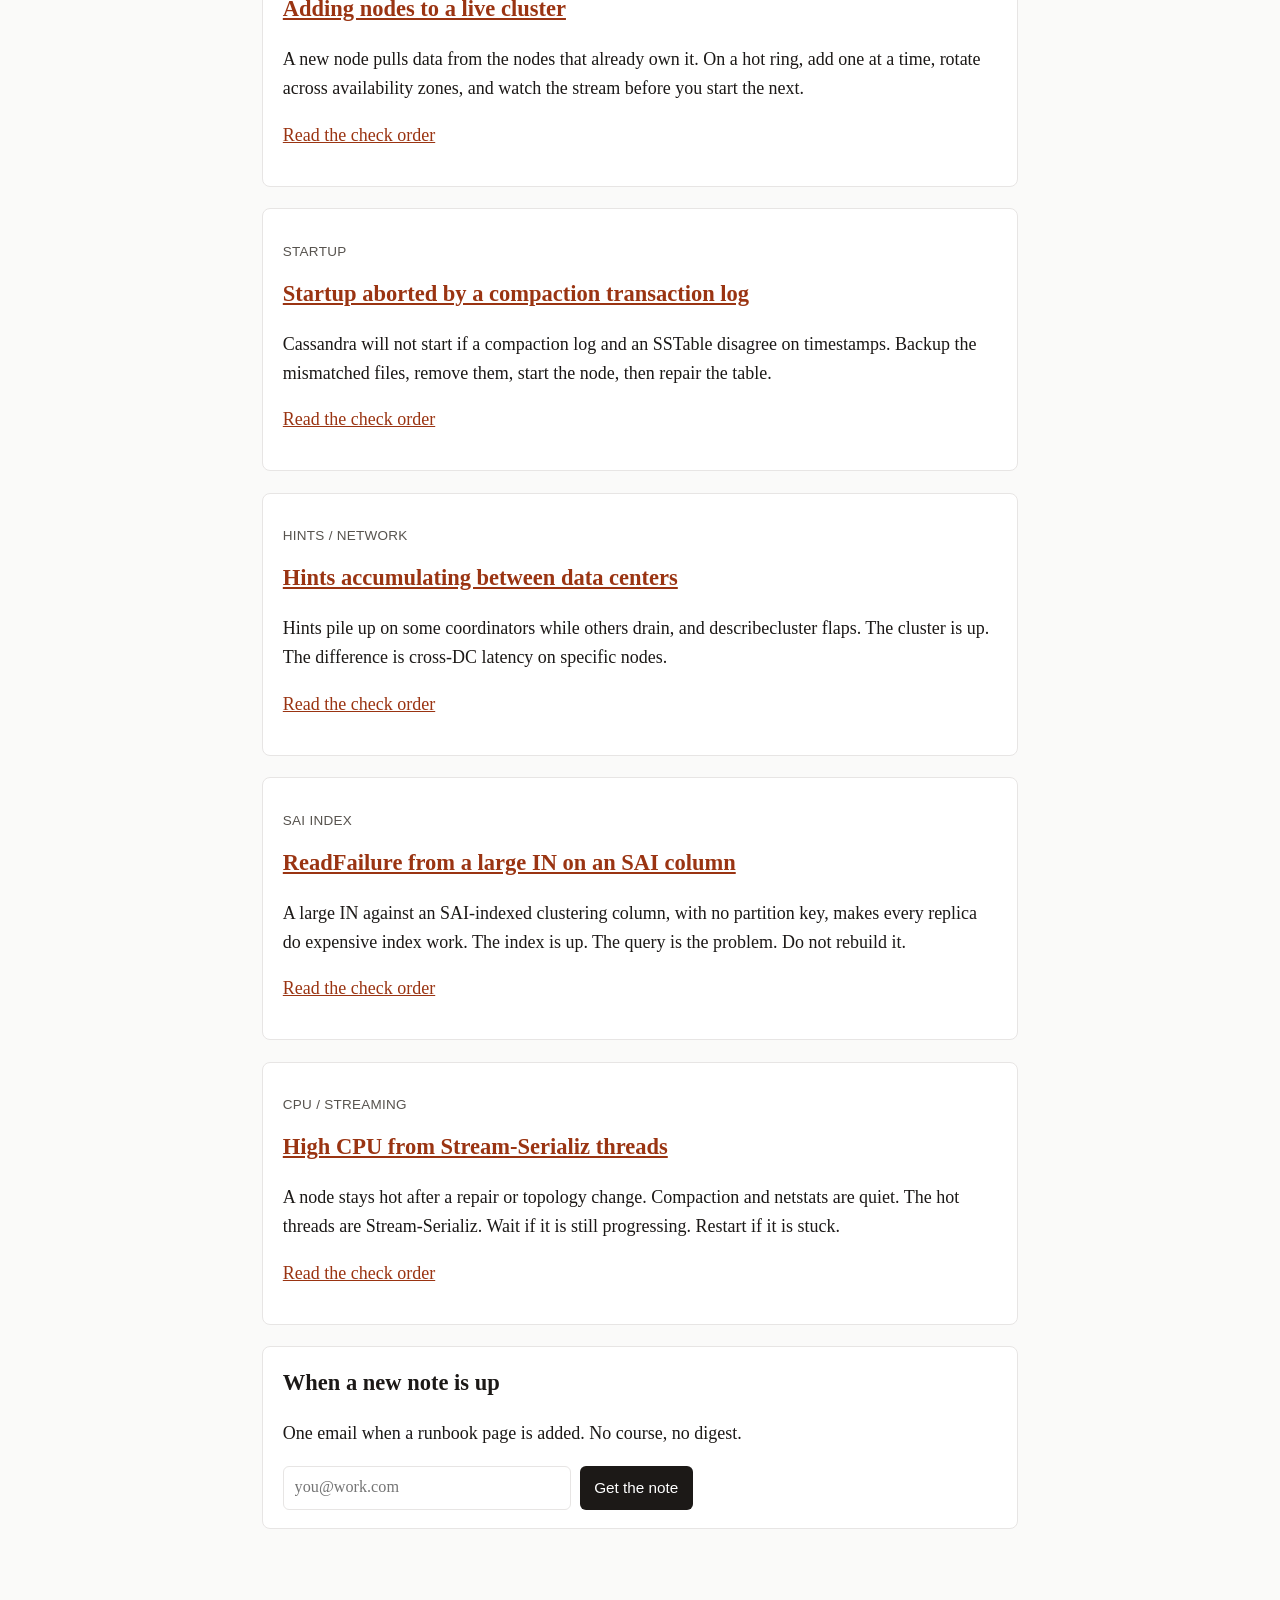
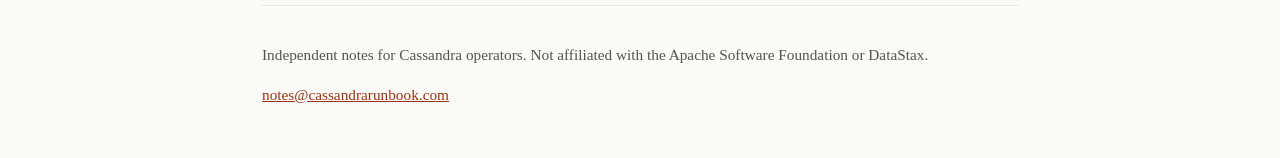
==== commit 54370c95: "Update index.html" ====
--- a/index.html
+++ b/index.html
@@ -69,9 +69,16 @@
 
     <article class="card">
       <p class="meta">SAI INDEX</p>
-      <h2><a href="notes/sai-large-in.html">ReadFailure from a large IN clause on an SAI column</a></h2>
-      <p>A large IN clause against an SAI-indexed clustering column, with no partition key, makes every replica do expensive index work. The index is up. The query is the problem. Do not rebuild it.</p>
+      <h2><a href="notes/sai-large-in.html">ReadFailure from a large IN on an SAI column</a></h2>
+      <p>A large IN against an SAI-indexed clustering column, with no partition key, makes every replica do expensive index work. The index is up. The query is the problem. Do not rebuild it.</p>
       <p><a href="notes/sai-large-in.html">Read the check order</a></p>
+    </article>
+
+    <article class="card">
+      <p class="meta">CPU / STREAMING</p>
+      <h2><a href="notes/stream-serializ-cpu.html">High CPU from Stream-Serializ threads</a></h2>
+      <p>A node stays hot after a repair or topology change. Compaction and netstats are quiet. The hot threads are Stream-Serializ. Wait if it is still progressing. Restart if it is stuck.</p>
+      <p><a href="notes/stream-serializ-cpu.html">Read the check order</a></p>
     </article>
 
     <section class="card">
